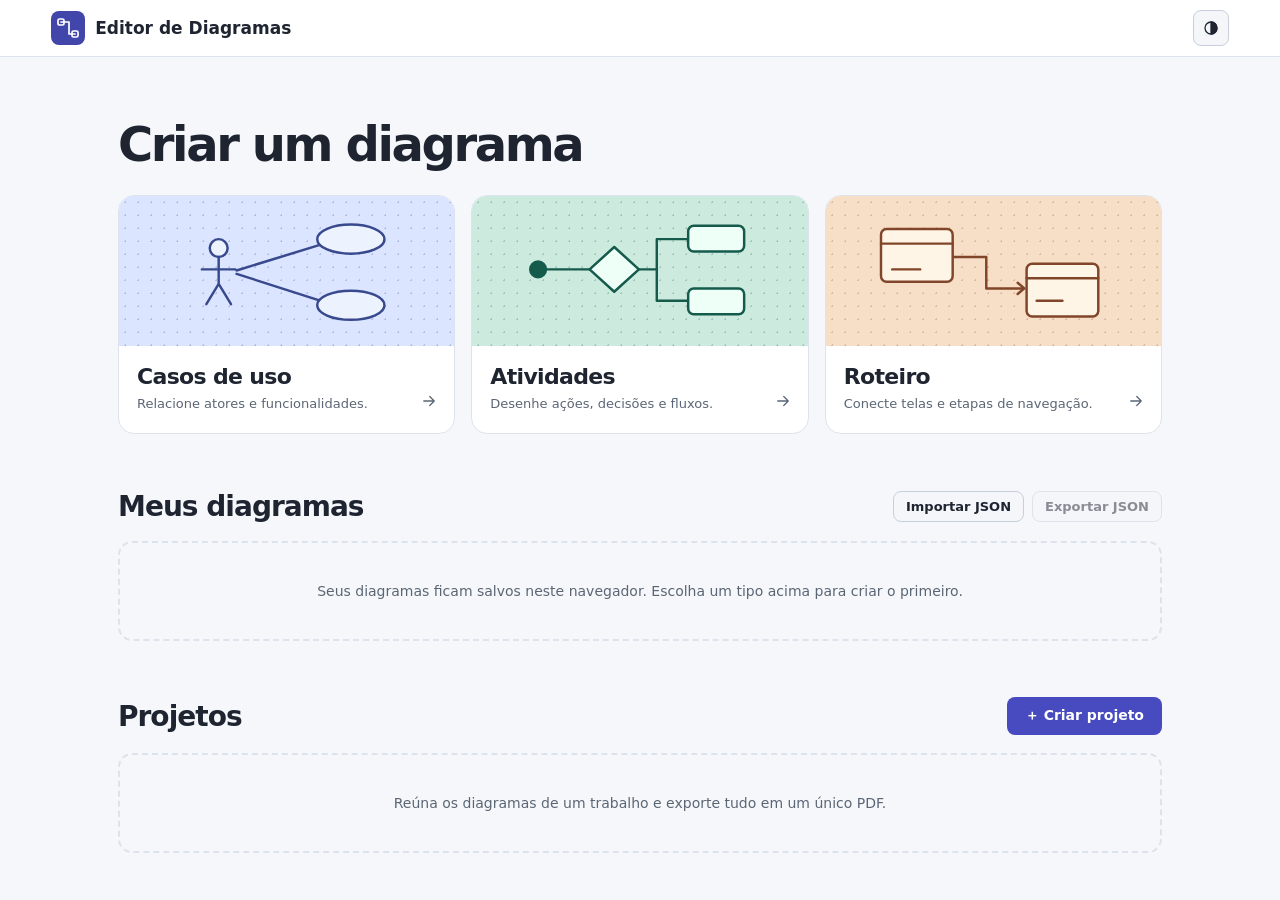
==== index.html @ 9008753a "Resolve merge com main e integra exportação DOCX (v40) - resolve conflitos com o main (PRs #42-#45: " ====
<!DOCTYPE html>
<html lang="pt-BR" data-theme="light" data-version="40">
<head>
<meta charset="UTF-8">
<meta name="viewport" content="width=device-width, initial-scale=1.0">
<title>Editor de Diagramas — Modelagem Visual</title>
<meta name="description" content="Editor de diagramas: tela inicial com seus diagramas e ferramentas para montar manualmente seus diagramas de casos de uso, atividades e roteiro.">
<link rel="stylesheet" href="style.css?v=40">
</head>
<body>

<!-- ============ Cabeçalho ============ -->
<header class="topo">
  <div class="logo"><span class="icone"><svg class="icone-ui" viewBox="0 0 24 24" aria-hidden="true" fill="none" stroke="currentColor" stroke-width="1.7" stroke-linecap="round" stroke-linejoin="round"><path d="M5 6h8v12h6"/><rect x="2" y="3" width="6" height="6" rx="1.5"/><rect x="16" y="15" width="6" height="6" rx="1.5"/></svg></span><span>Editor de Diagramas</span></div>
  <div class="topo-espaço"></div>
  <div class="topo-acoes">
    <button class="btn btn-secundario" id="btnTema" type="button" title="Alternar tema claro/escuro" aria-label="Alternar tema claro ou escuro"><svg class="icone-ui" viewBox="0 0 24 24" aria-hidden="true" fill="none" stroke="currentColor" stroke-width="1.7" stroke-linecap="round" stroke-linejoin="round"><circle cx="12" cy="12" r="8"/><path d="M12 4a8 8 0 0 1 0 16Z" fill="currentColor"/></svg></button>
  </div>
</header>

<!-- ============ Tela inicial: lista de diagramas ============ -->
<div class="tela tela-inicio ativa" id="telaInicio">
  <div class="inicio-inner">
    <section aria-labelledby="tituloCriar">
      <h1 id="tituloCriar">Criar um diagrama</h1>
      <div class="modelos">
        <button class="modelo modelo-casos" type="button" data-criar="casos">
          <span class="modelo-arte"><svg viewBox="0 0 250 110" aria-hidden="true" fill="none" stroke="currentColor" stroke-width="2.2" stroke-linecap="round" stroke-linejoin="round"><path d="M80 55 158 31M80 58l78 25"/><g class="papel"><ellipse cx="182" cy="27" rx="30" ry="13"/><ellipse cx="182" cy="86" rx="30" ry="13"/></g><circle cx="64" cy="35" r="8" class="papel"/><path d="M64 43v24m-15-13h30m-15 13L53 85m11-18 11 18"/></svg></span>
          <span class="modelo-corpo"><strong>Casos de uso</strong><span>Relacione atores e funcionalidades.</span></span>
          <span class="modelo-seta"><svg class="icone-ui" viewBox="0 0 24 24" aria-hidden="true" fill="none" stroke="currentColor" stroke-width="1.7" stroke-linecap="round" stroke-linejoin="round"><path d="M5 12h14m-6-6 6 6-6 6"/></svg></span>
        </button>
        <button class="modelo modelo-atividades" type="button" data-criar="atividades">
          <span class="modelo-arte"><svg viewBox="0 0 250 110" aria-hidden="true" fill="none" stroke="currentColor" stroke-width="2.2" stroke-linecap="round" stroke-linejoin="round"><path d="M40 54h42m40 0h18V27h27m-27 27v28h27"/><circle cx="34" cy="54" r="7" fill="currentColor"/><path class="papel" d="m102 34 22 20-22 20-22-20Z"/><g class="papel"><rect x="168" y="15" width="50" height="23" rx="5"/><rect x="168" y="71" width="50" height="23" rx="5"/></g></svg></span>
          <span class="modelo-corpo"><strong>Atividades</strong><span>Desenhe ações, decisões e fluxos.</span></span>
          <span class="modelo-seta"><svg class="icone-ui" viewBox="0 0 24 24" aria-hidden="true" fill="none" stroke="currentColor" stroke-width="1.7" stroke-linecap="round" stroke-linejoin="round"><path d="M5 12h14m-6-6 6 6-6 6"/></svg></span>
        </button>
        <button class="modelo modelo-roteiro" type="button" data-criar="roteiro">
          <span class="modelo-arte"><svg viewBox="0 0 250 110" aria-hidden="true" fill="none" stroke="currentColor" stroke-width="2.2" stroke-linecap="round" stroke-linejoin="round"><path d="M88 43h31v28h34m-6-5 6 5-6 5"/><g class="papel"><rect x="25" y="18" width="64" height="47" rx="5"/><rect x="155" y="49" width="64" height="47" rx="5"/></g><path d="M25 31h64m66 31h64m-184-8h25m104 28h23"/></svg></span>
          <span class="modelo-corpo"><strong>Roteiro</strong><span>Conecte telas e etapas de navegação.</span></span>
          <span class="modelo-seta"><svg class="icone-ui" viewBox="0 0 24 24" aria-hidden="true" fill="none" stroke="currentColor" stroke-width="1.7" stroke-linecap="round" stroke-linejoin="round"><path d="M5 12h14m-6-6 6 6-6 6"/></svg></span>
        </button>
      </div>
    </section>
    <section aria-labelledby="tituloColecao" class="colecao">
      <div class="colecao-cabeca">
        <h2 id="tituloColecao">Meus diagramas</h2>
        <div class="arquivos">
          <button class="fbtn" id="btnImportarJSON" type="button">Importar JSON</button>
          <button class="fbtn" id="btnExportarJSON" type="button" title="Exportar todos os diagramas em um arquivo JSON">Exportar JSON</button>
          <input type="file" id="arquivoJSON" accept="application/json,.json" hidden>
        </div>
      </div>
      <label class="busca" id="grupoBusca" hidden><svg class="icone-ui" viewBox="0 0 24 24" aria-hidden="true" fill="none" stroke="currentColor" stroke-width="1.7" stroke-linecap="round" stroke-linejoin="round"><circle cx="10" cy="10" r="6"/><path d="m15 15 5 5"/></svg><input id="buscaDiagramas" type="search" placeholder="Buscar diagrama pelo nome" aria-label="Buscar diagrama pelo nome"></label>
      <div class="lista-diagramas" id="listaDiagramas"></div>
      <div class="vazio" id="vazioDiagramas" role="status"></div>
    </section>
    <section aria-labelledby="tituloProjetos" class="colecao">
      <div class="colecao-cabeca">
        <h2 id="tituloProjetos">Projetos</h2>
        <button class="btn btn-primario" id="novoProjeto" type="button">＋ Criar projeto</button>
      </div>
      <div class="lista-diagramas" id="listaProjetos"></div>
      <p class="vazio" id="semProjetos">Reúna os diagramas de um trabalho e exporte tudo em um único PDF.</p>
      <p id="progressoPDF" role="status" hidden></p>
    </section>
  </div>
</div>

<!-- ============ Tela do editor ============ -->
<div class="tela" id="telaEditor">
  <div class="editor-bar">
    <button class="btn btn-secundario" id="btnVoltar" type="button" title="Voltar à tela inicial">← Diagramas</button>
    <input class="titulo" id="tituloDiagrama" title="Renomear diagrama" type="text" maxlength="80" placeholder="Nome do diagrama" aria-label="Nome do diagrama">
    <details class="menu-diagrama" id="menuDiagrama">
      <summary class="fbtn">Arquivo</summary>
      <div class="menu-acoes">
        <button id="btnExportarSVG" type="button">Exportar SVG</button>
        <button id="btnExportarPNG" type="button">Exportar PNG</button>
        <button id="btnExportarDOCX" type="button" title="Exportar o diagrama como documento Word (.docx), com a imagem do diagrama">📄 Exportar DOCX</button>
        <button id="ferrLimpar" type="button">Limpar diagrama…</button>
      </div>
    </details>
  </div>
  <div class="layout" id="layoutEditor">
    <aside id="painelBlocos" class="paleta" aria-labelledby="paletaTitulo">
      <h2 class="paleta-titulo" id="paletaTitulo">Blocos</h2>
      <div class="paleta-lista" id="paletaLista"></div>
      <details class="paleta-acoes">
        <summary>Como usar o editor</summary>
        <p>Clique em um bloco para inseri-lo no centro ou arraste-o até a posição desejada.</p>
        <p>Use <kbd>T</kbd> para selecionar e mover. Segure Shift para selecionar vários blocos. Um duplo clique abre o texto do bloco.</p>
        <p>Arraste o quadrado no canto inferior direito do bloco para mudar seu tamanho. Para os pontos de início e fim, você também pode digitar o diâmetro. Ao editar o texto, Shift+Enter insere uma quebra de linha.</p>
        <p>Selecione uma seta e arraste as pontas para reconectar ou os pontos do meio para curvar.</p>
        <p>Ctrl+C copia a seleção, Ctrl+V cola e Ctrl+D duplica. Ctrl+A seleciona todos os blocos. Uma seta copiada sozinha inclui os dois blocos ligados a ela.</p>
        <p>Ctrl+Z desfaz. Ctrl+Shift+Z ou Ctrl+Y refaz. No Mac, use ⌘ no lugar de Ctrl.</p>
        <p>Use <kbd>C</kbd> para conectar. Clique primeiro na origem e depois no destino.</p>
      </details>
    </aside>
    <main class="editor-area">
      <div class="ferramentas">
        <button class="fbtn alternar-paleta" id="alternarPaleta" aria-controls="painelBlocos" aria-expanded="true" type="button"><svg class="icone-ui" viewBox="0 0 24 24" aria-hidden="true" fill="none" stroke="currentColor" stroke-width="1.7" stroke-linecap="round" stroke-linejoin="round"><rect x="3" y="4" width="18" height="16" rx="2"/><path d="M9 4v16"/></svg> Blocos</button>
        <div class="ferr-grupo" role="group" aria-label="Modo de edição">
          <button class="fbtn ativo" id="ferrSelecionar" type="button" title="Selecionar e mover (T)" aria-pressed="true"><svg class="icone-ui" viewBox="0 0 24 24" aria-hidden="true" fill="none" stroke="currentColor" stroke-width="1.7" stroke-linecap="round" stroke-linejoin="round"><path d="m5 3 14 10-7 1-4 6Z"/></svg> Selecionar</button>
          <button class="fbtn" id="ferrConectar" type="button" title="Conectar blocos (C)" aria-pressed="false"><svg class="icone-ui" viewBox="0 0 24 24" aria-hidden="true" fill="none" stroke="currentColor" stroke-width="1.7" stroke-linecap="round" stroke-linejoin="round"><circle cx="5" cy="17" r="2.5"/><circle cx="19" cy="6" r="2.5"/><path d="M7.5 17h3v-6h4V6h2"/></svg> Conectar</button>
        </div>
        <label id="opcoesConexao" hidden>Tipo de conexão
          <select id="grupoConexoes"></select>
        </label>
        <div class="ferr-grupo zoom" role="group" aria-label="Zoom">
          <button class="fbtn" id="zoomOut" type="button" aria-label="Afastar">−</button>
          <button class="fbtn" id="zoomReset" type="button" title="Restaurar zoom de 100%" aria-label="Restaurar zoom de 100%"><span id="zoomContador">100%</span></button>
          <button class="fbtn" id="zoomIn" type="button" aria-label="Aproximar">+</button>
        </div>
      </div>
      <div class="canvas-wrap" id="canvasWrap">
        <svg tabindex="-1" id="canvas" xmlns="http://www.w3.org/2000/svg" role="application" aria-label="Área de desenho do diagrama">
          <defs>
            <pattern id="gradePadrao" width="24" height="24" patternUnits="userSpaceOnUse">
              <circle cx="2" cy="2" r="1.1" fill="var(--borda)" opacity=".55"/>
            </pattern>
            <marker id="setaMarker" viewBox="0 0 10 10" refX="9" refY="5" markerWidth="8" markerHeight="8" orient="auto-start-reverse">
              <path class="seta-marca" d="M0,1 L10,5 L0,9 Z"/>
            </marker>
            <marker id="setaMarkerSel" viewBox="0 0 10 10" refX="9" refY="5" markerWidth="8" markerHeight="8" orient="auto-start-reverse">
              <path class="seta-marca-sel" d="M0,1 L10,5 L0,9 Z"/>
            </marker>
          </defs>
          <rect id="gradePlano" x="-5000" y="-5000" width="11000" height="11000" fill="url(#gradePadrao)" pointer-events="none"/>
          <g id="camadaSetasFundo"></g>
          <g id="camadaConexoes"></g>
          <g id="camadaRotulos"></g>
          <g id="camadaNos"></g>
          <g id="alcasLinha"></g>
        </svg>
        <div class="dica-canvas" id="dicaCanvas">Escolha um bloco na paleta para começar.</div>
      </div>
      <div class="selecao" id="acoesSelecao" role="group" aria-label="Seleção" hidden>
        <span id="infoSelecionado"></span>
        <div class="grupo-nome-ator" id="grupoNomeAtor" style="display:none">
          <label for="campoNomeAtor">Nome do ator</label>
          <input id="campoNomeAtor" type="text" maxlength="80" placeholder="Ex.: Cliente">
        </div>
        <div id="camposTamanho" role="group" aria-label="Tamanho do bloco" hidden>
          <label hidden>Diâmetro <input type="number" name="diametro" min="40" max="5000" step="1"></label>
          <label>Largura <input type="number" name="w" min="56" max="5000" step="1"></label>
          <label>Altura <input type="number" name="h" min="40" max="5000" step="1"></label>
        </div>
        <label id="grupoCondicao" hidden>Condição da saída
          <input id="campoCondicao" type="text" placeholder="Ex.: Sim ou Não" autocomplete="off">
        </label>
        <label id="tipoLinhaGrupo" hidden>Tipo da linha <select id="tipoLinha"></select></label>
        <button class="fbtn" id="endireitarLinha" type="button" hidden>Endireitar linha</button>
        <button class="fbtn" id="btnEditarTexto" type="button">Editar texto</button>
        <button class="fbtn perigo" id="ferrExcluir" type="button" title="Excluir seleção (Delete)">Excluir</button>
      </div>
    </main>
  </div>
</div>

<!-- ============ Modal: novo diagrama ============ -->
<dialog class="modal-fundo" id="modalFundo" aria-labelledby="modalTitulo">
  <div class="modal">
    <div class="modal-cabecalho">
      <h3 id="modalTitulo">Novo diagrama</h3>
      <button class="fbtn" id="modalFechar" type="button" title="Fechar">✕</button>
    </div>
    <div class="modal-corpo">
      <label for="modalNome">Nome do diagrama</label>
      <input id="modalNome" type="text" required maxlength="80" placeholder="Ex.: Cadastro de Usuário">
      <label for="modalTipo">Tipo de diagrama</label>
      <select id="modalTipo">
        <option value="casos">Diagrama de Casos de Uso</option>
        <option value="atividades">Diagrama de Atividades</option>
        <option value="roteiro">Diagrama de Roteiro</option>
      </select>
    </div>
    <div class="modal-rodape">
      <button class="btn btn-secundario" id="modalCancelar" type="button">Cancelar</button>
      <button class="btn btn-primario" id="modalConfirmar" type="button">Criar diagrama</button>
    </div>
  </div>
</dialog>

<dialog class="modal-fundo" id="dialogoProjeto" aria-labelledby="tituloProjeto">
  <form id="formProjeto" class="modal">
    <div class="modal-cabecalho"><h3 id="tituloProjeto">Criar projeto</h3></div>
    <div class="modal-corpo">
      <label for="nomeProjeto">Nome do projeto</label>
      <input id="nomeProjeto" maxlength="100" required placeholder="Ex.: Sistema de biblioteca">
      <label for="adicionarAoProjeto">Adicionar diagrama</label>
      <div class="incluir-diagrama">
        <select id="adicionarAoProjeto"></select>
        <button id="incluirDiagrama" class="fbtn" type="button">Adicionar</button>
      </div>
      <h4>Ordem das páginas</h4>
      <ol id="paginasProjeto"></ol>
      <p id="projetoVazio">Você pode salvar o projeto vazio e adicionar os diagramas depois.</p>
    </div>
    <div class="modal-rodape">
      <button id="cancelarProjeto" type="button" class="btn btn-secundario">Cancelar</button>
      <button type="submit" class="btn btn-primario">Salvar projeto</button>
    </div>
  </form>
</dialog>
<div role="status" class="toast" id="toast"></div>

<script src="projetos.js?v=35"></script>
<script src="script.js?v=40"></script>
</body>
</html>
---- style.css ----
:root{
  --bg:#f6f7fb;
  --bg-2:#f7f9fc;
  --panel:#ffffff;
  --panel-2:#f4f6fa;
  --texto:#1e2430;
  --texto-2:#5b6675;
  --borda:#dde3ec;
  --borda-2:#c7cfdc;
  --primario:#484bc0;
  --primario-2:#393aa5;
  --primario-claro:#ebebff;
  --sucesso:#158a5b;
  --sucesso-claro:#e2f5ec;
  --erro:#d33a3a;
  --erro-claro:#fbe7e7;
  --aviso:#a86a00;
  --aviso-claro:#fdf1dd;
  --sombra:0 2px 10px rgba(24,33,61,.10);
  --sombra-lg:0 10px 30px rgba(24,33,61,.16);
  --raio:10px;
}
html[data-theme="dark"]{
  --bg:#141821;
  --bg-2:#181d27;
  --panel:#1d232e;
  --panel-2:#232a37;
  --texto:#e9edf4;
  --texto-2:#a3adc0;
  --borda:#313a4a;
  --borda-2:#3d4859;
  --primario:#7d93ff;
  --primario-2:#687fff;
  --primario-claro:#262f52;
  --sucesso:#3ec98d;
  --sucesso-claro:#16322a;
  --erro:#ff8080;
  --erro-claro:#3a1f22;
  --aviso:#f0b544;
  --aviso-claro:#382c12;
  --sombra:0 2px 10px rgba(0,0,0,.35);
  --sombra-lg:0 10px 30px rgba(0,0,0,.5);
}
*{margin:0;padding:0;box-sizing:border-box}
html,body{height:100%}
body{
  font-family:"Segoe UI",system-ui,-apple-system,Roboto,Helvetica,Arial,sans-serif;
  background:var(--bg);color:var(--texto);
  display:flex;flex-direction:column;overflow:hidden;
}
/* ---------- Cabeçalho ---------- */
.topo{
  display:flex;align-items:center;gap:12px;flex-wrap:wrap;
  padding:10px clamp(16px,4vw,64px);background:var(--panel);border-bottom:1px solid var(--borda);z-index:30;
}
.logo{display:flex;align-items:center;gap:10px;font-weight:700;font-size:17px;white-space:nowrap}
.logo .icone{
  width:34px;height:34px;border-radius:8px;display:grid;place-items:center;
  background:#4245a9;color:#fff;font-size:18px;
}
.topo-espaço{flex:1}
.topo-acoes{display:flex;gap:8px;flex-wrap:wrap}
/* ---------- Telas ---------- */
.tela{display:none;flex:1;min-height:0;flex-direction:column}
.tela.ativa{display:flex}
/* ---------- Tela inicial ---------- */
.tela-inicio{overflow-y:auto;align-items:center;background:var(--bg)}
.inicio-inner{width:min(1140px,100%);padding:clamp(24px,5vw,62px) clamp(16px,4vw,48px) 60px}
.inicio-inner h1{font-size:clamp(28px,4.3vw,48px);line-height:1.08;letter-spacing:-.05em;margin:0 0 24px}
.modelos{display:grid;grid-template-columns:repeat(3,minmax(0,1fr));gap:16px}
.modelo{
  --tinta:#38498e;--folha:#edf2ff;--campo:#dbe5ff;
  position:relative;overflow:hidden;display:flex;flex-direction:column;align-items:stretch;
  font:inherit;text-align:left;color:var(--texto);background:var(--panel);
  border:1px solid var(--borda);border-radius:16px;cursor:pointer;
  transition:transform .16s ease,box-shadow .16s ease
}
.modelo-atividades{--tinta:#145b4c;--folha:#edfff6;--campo:#cdeade}
.modelo-roteiro{--tinta:#814629;--folha:#fff5e7;--campo:#f6dfc6}
.modelo-arte{
  display:grid;place-items:center;height:clamp(110px,13vw,150px);color:var(--tinta);
  background-color:var(--campo);background-image:radial-gradient(color-mix(in srgb,var(--tinta) 24%,transparent) 1px,transparent 1px);background-size:13px 13px
}
.modelo-arte svg{width:min(87%,280px);height:90%}
.modelo-arte .papel{fill:var(--folha)}
.modelo-corpo{display:grid;gap:5px;padding:18px 44px 20px 18px}
.modelo-corpo strong{font-size:clamp(17px,2.2vw,22px);letter-spacing:-.03em}
.modelo-corpo>span{font-size:13px;line-height:1.5;color:var(--texto-2)}
.modelo-seta{position:absolute;right:16px;bottom:23px;color:var(--texto-2)}
.modelo:hover{transform:translateY(-3px);box-shadow:var(--sombra-lg)}
.colecao{margin-top:clamp(32px,5vw,56px)}
.colecao-cabeca{display:flex;align-items:center;justify-content:space-between;flex-wrap:wrap;gap:12px;margin-bottom:18px}
.colecao h2{font-size:clamp(20px,3vw,28px);letter-spacing:-.035em}
.arquivos,.busca{display:flex;align-items:center;gap:8px}
.busca{width:min(100%,360px);margin-bottom:16px;padding:0 12px;background:var(--panel);border:1px solid var(--borda-2);border-radius:9px;color:var(--texto-2)}
.busca:focus-within{outline:2px solid var(--primario)}
.busca input{height:40px;width:100%;border:0;outline:0;font:inherit;font-size:14px;background:transparent;color:var(--texto)}
.icone-ui{width:18px;height:18px;flex:none;vertical-align:middle}
.logo .icone-ui{width:24px;height:24px}
#btnTema{padding:8px}
button:focus-visible,summary:focus-visible{outline:3px solid var(--primario);outline-offset:2px}
button:disabled{opacity:.5;cursor:default}
[hidden]{display:none!important}
.btn{
  border:none;border-radius:8px;padding:10px 18px;font-size:14px;font-weight:600;cursor:pointer;
  transition:all .15s ease;font-family:inherit;display:flex;align-items:center;gap:6px;
}
.btn-primario{background:var(--primario);color:#fff}
.btn-primario:hover{background:var(--primario-2)}
.btn-secundario{background:var(--panel-2);color:var(--texto);border:1px solid var(--borda-2)}
.btn-secundario:hover{border-color:var(--primario);color:var(--primario)}
.btn-perigo{background:var(--erro-claro);color:var(--erro);border:1px solid var(--erro)}
.btn-perigo:hover{background:var(--erro);color:#fff}
.lista-diagramas{display:grid;gap:14px;grid-template-columns:repeat(auto-fill,minmax(260px,1fr))}
.card-diag{
  background:var(--panel);border:1px solid var(--borda);border-radius:14px;
  padding:18px;box-shadow:var(--sombra);display:flex;flex-direction:column;gap:10px;
  transition:all .18s ease;
}
.card-diag:hover{transform:translateY(-2px);box-shadow:var(--sombra-lg);border-color:var(--primario)}
.card-diag .cabeca{display:flex;flex-direction:column-reverse;align-items:flex-start;gap:12px}
.card-diag h3{font-size:15.5px;word-break:break-word}
.pill{background:var(--primario-claro);color:var(--primario);border-radius:20px;padding:3px 10px;font-weight:600;font-size:11.5px;white-space:nowrap}
.card-diag .meta{font-size:12px;color:var(--texto-2)}
.card-diag .acoes{display:flex;gap:8px;margin-top:auto}
.card-diag .acoes .btn{flex:1;justify-content:center;padding:8px 10px;font-size:13px}
.vazio{
  text-align:center;color:var(--texto-2);font-size:14px;padding:40px 20px;
  border:2px dashed var(--borda);border-radius:14px;
}
/* ---------- Tela do editor ---------- */
.editor-bar{
  display:flex;align-items:center;gap:12px;flex-wrap:wrap;
  padding:10px 16px;background:var(--panel);border-bottom:1px solid var(--borda);
}
.editor-bar input.titulo{
  border:1px solid var(--borda-2);border-radius:8px;padding:7px 10px;font-size:15px;font-weight:600;
  background:var(--panel-2);color:var(--texto);min-width:200px;flex:1;font-family:inherit;
}
.editor-bar input.titulo:focus{outline:2px solid var(--primario);outline-offset:1px}
.grupo-nome-ator{display:flex;align-items:center;gap:8px;flex-wrap:wrap}
.grupo-nome-ator label{font-size:13px;font-weight:600;color:var(--texto-2);white-space:nowrap}
.grupo-nome-ator input{
  border:1px solid var(--borda-2);border-radius:8px;padding:6px 10px;font-size:14px;
  background:var(--panel-2);color:var(--texto);min-width:170px;font-family:inherit;
}
.grupo-nome-ator input:focus{outline:2px solid var(--primario);outline-offset:1px}
#camposTamanho:not([hidden]){display:flex;gap:10px;align-items:center;flex-wrap:wrap}
#camposTamanho label{font-size:13px;color:var(--texto-2)}
#camposTamanho input{width:5em;padding:4px;border:1px solid var(--borda-2);border-radius:6px;background:var(--panel);color:var(--texto);font:inherit}
.alca-tamanho{fill:var(--panel);stroke:var(--primario);stroke-width:2;cursor:nwse-resize}
.layout{display:grid;grid-template-columns:236px 1fr;flex:1;min-height:0}
/* ---------- Paleta ---------- */
.paleta{
  background:var(--panel);border-right:1px solid var(--borda);
  display:flex;flex-direction:column;min-height:0;
}
.paleta-titulo{padding:14px 14px 6px;font-size:13px;font-weight:700;color:var(--texto-2);text-transform:uppercase;letter-spacing:.06em}
.paleta-lista{flex:1;overflow-y:auto;padding:4px 12px 16px;display:grid;grid-template-columns:1fr 1fr;gap:8px;align-content:start}
.item-bloco{
  border:1px solid var(--borda);border-radius:var(--raio);background:var(--panel-2);
  padding:10px 8px 8px;cursor:grab;text-align:center;user-select:none;
  transition:all .15s ease;display:flex;flex-direction:column;align-items:center;gap:6px;
}
.item-bloco:hover{border-color:var(--primario);box-shadow:var(--sombra);transform:translateY(-1px)}
.item-bloco:active{cursor:grabbing}
.item-bloco .mini{width:44px;height:36px;display:grid;place-items:center}
.item-bloco .label{font-size:11px;font-weight:600;color:var(--texto);line-height:1.2}
.paleta-acoes{padding:10px 12px;border-top:1px solid var(--borda);font-size:11.5px;color:var(--texto-2);line-height:1.45}
/* ---------- Canvas ---------- */
.editor-area{display:flex;flex-direction:column;min-height:0;min-width:0}
.ferramentas{
  display:flex;align-items:center;gap:8px;flex-wrap:wrap;
  padding:8px 12px;background:var(--panel);border-bottom:1px solid var(--borda);
}
.ferr-grupo{display:flex;align-items:center;gap:6px;flex-wrap:wrap}
.fbtn{
  border:1px solid var(--borda-2);background:var(--panel-2);color:var(--texto);
  border-radius:8px;padding:7px 12px;font-size:13px;font-weight:600;cursor:pointer;
  transition:all .15s ease;white-space:nowrap;font-family:inherit;
}
.fbtn:hover{border-color:var(--primario);color:var(--primario)}
.fbtn.ativo{background:var(--primario);border-color:var(--primario);color:#fff}
.fbtn.perigo:hover{border-color:var(--erro);color:var(--erro)}
.canvas-wrap{position:relative;flex:1;min-height:0;overflow:hidden;background:var(--bg)}
#canvas{width:100%;height:100%;display:block;cursor:default;touch-action:none}
#canvas.ferramenta-conectar{cursor:crosshair}
#canvas.arrastando-bg{cursor:grabbing}
.dica-canvas{
  position:absolute;top:45%;left:50%;transform:translate(-50%,-50%);text-align:center;width:max-content;max-width:88%;
  background:var(--panel);border:1px solid var(--borda);color:var(--texto-2);
  padding:6px 14px;border-radius:20px;font-size:12.5px;box-shadow:var(--sombra);pointer-events:none;
}
.dica-canvas.escondida{display:none}
/* campo de edição inline de texto do bloco, posicionado sobre a caixa */
.editor-inline{
  position:absolute;z-index:20;
  background:var(--panel);border:2px solid var(--primario);border-radius:6px;
  color:var(--texto);font-size:14px;font-weight:600;font-family:inherit;
  padding:4px 8px;outline:none;box-shadow:var(--sombra);
  min-width:120px;text-align:center;
}
textarea.editor-inline{resize:none;min-width:0;box-sizing:border-box}
.editor-inline.comecando{outline:2px dashed var(--primario);outline-offset:2px}
/* ---------- Modal ---------- */
.modal-fundo{margin:auto;padding:0;border:0;border-radius:14px;max-width:calc(100% - 32px);width:480px;background:var(--panel);color:var(--texto);box-shadow:var(--sombra-lg)}
.modal-fundo::backdrop{background:rgba(15,20,35,.55);backdrop-filter:blur(2px)}
.modal{background:var(--panel);border-radius:14px;box-shadow:var(--sombra-lg);width:min(520px,100%);max-height:85vh;overflow-y:auto;animation:pop .2s ease}
@keyframes pop{from{transform:scale(.96);opacity:0}to{transform:scale(1);opacity:1}}
.modal-cabecalho{padding:16px 20px;border-bottom:1px solid var(--borda);display:flex;justify-content:space-between;align-items:center}
.modal-cabecalho h3{font-size:16px}
.modal-corpo{padding:20px}
.modal-corpo label{display:block;font-size:13px;font-weight:600;color:var(--texto-2);margin-bottom:6px;margin-top:12px}
.modal-corpo label:first-child{margin-top:0}
.modal-corpo input,.modal-corpo select{
  width:100%;border:1px solid var(--borda-2);border-radius:8px;padding:9px 10px;
  font-size:14px;font-family:inherit;background:var(--panel-2);color:var(--texto);
}
.modal-corpo input:focus,.modal-corpo select:focus{outline:2px solid var(--primario);outline-offset:1px}
.modal-rodape{padding:14px 20px;border-top:1px solid var(--borda);display:flex;gap:10px;justify-content:flex-end}
/* ---------- Toast ---------- */
.toast{
  position:fixed;bottom:24px;left:50%;transform:translateX(-50%) translateY(20px);
  background:var(--panel);border:1px solid var(--borda);border-left:4px solid var(--primario);
  color:var(--texto);padding:12px 20px;border-radius:10px;box-shadow:var(--sombra-lg);
  font-size:14px;opacity:0;pointer-events:none;transition:all .25s ease;z-index:200;
}
.toast.show{opacity:1;transform:translateX(-50%) translateY(0)}
.toast.sucesso{border-left-color:var(--sucesso)}
.toast.erro{border-left-color:var(--erro)}
/* ---------- SVG elementos ---------- */
.no-grp{cursor:move}
/* cores das formas por classe (CSS resolve variáveis; atributos SVG não resolvem var()) */
.forma-pre{stroke:var(--borda-2);stroke-width:2}
.forma-oval,.forma-alvo-ext,.forma-barra{fill:var(--primario)}
.forma-oval + .no-texto{fill:var(--panel)}
.forma-alvo-int{fill:var(--panel);stroke:var(--primario)}
.forma-decisao,.forma-ret,.forma-ret-vaz,.forma-elipse,.forma-limite,.forma-nota{fill:var(--panel)}
.forma-ator{fill:none;stroke:var(--texto-2)}
/* área de clique transparente: cobre todo o box do bloco e recebe o ponteiro */
.hit-no{fill:transparent;pointer-events:all}
.no-grp:hover .area-ator,.no-grp.selecionado .area-ator,.no-grp.origem .area-ator{
  stroke:var(--primario);stroke-width:1;stroke-dasharray:4 4
}
.no-grp.selecionado .forma-pre{stroke:var(--primario);stroke-width:2.6}
.no-grp.origem .forma-pre{stroke:var(--aviso);stroke-width:2.8}
.no-grp:hover .forma-pre{stroke:var(--primario-2)}
.no-texto{font-family:"Segoe UI",system-ui,sans-serif;fill:var(--texto);user-select:none;pointer-events:none}
.conector{fill:none;stroke:var(--texto-2);stroke-width:1.8;cursor:pointer}
.conector:hover{stroke:var(--primario);stroke-width:2.4}
.conector.selecionado{stroke:var(--primario);stroke-width:2.6}
/* área de clique ampla da seta (linha fina é difícil de clicar) */
.conector-hit{fill:none;stroke:transparent;stroke-width:10;pointer-events:stroke;cursor:pointer}
/* caixas de rótulo das conexões (cores via classe, não atributo) */
.conector-caixa{fill:var(--panel);stroke:var(--borda)}
.conector-marca{font-size:11.5px;font-weight:700;fill:var(--texto-2);pointer-events:none;font-family:inherit}
.conector-marca.include{fill:var(--sucesso)}
.conector-marca.extend{fill:var(--aviso)}
.ancora{fill:var(--primario);stroke:var(--panel);stroke-width:2;cursor:crosshair;opacity:0;transition:opacity .1s ease}
.seta-marca{fill:var(--texto-2)}
.seta-marca-sel{fill:var(--primario)}
/* cabeça (ponta) da seta: triângulo SÓLIDO (não vazada), desenhado na camada de
   fundo — abaixo das linhas, para as linhas que cruzam por ela ficarem visíveis */
.seta-cabeca{fill:var(--texto-2);pointer-events:none}
.seta-cabeca.selecionada{fill:var(--primario)}
/* texto pequeno indicando a linha da conexão vazada (include/extend) */
.conector-marca-pequena{font-size:8.5px;font-weight:700;fill:var(--texto-2);pointer-events:none;font-family:inherit}
.conector-marca-pequena.include{fill:var(--sucesso)}
.conector-marca-pequena.extend{fill:var(--aviso)}
.no-grp.selecionado .ancora,.no-grp:hover .ancora{opacity:1}
/* ---------- Responsivo ---------- */
@media (max-width:860px){
  .layout{grid-template-columns:minmax(0,1fr);grid-template-rows:auto 1fr}
  .paleta{border-right:none;border-bottom:1px solid var(--borda)}
  .topo{padding:8px 10px;gap:8px}
  .logo span:not(.icone){font-size:15px}
}

/* Comandos do diagrama, ferramentas e seleção */
.editor-bar input.titulo{min-width:0}
.menu-diagrama{position:relative}
.menu-diagrama summary,.paleta-acoes summary{cursor:pointer}
.menu-acoes{
  position:absolute;z-index:25;top:calc(100% + 5px);right:0;min-width:170px;
  padding:4px;border:1px solid var(--borda);border-radius:8px;background:var(--panel);box-shadow:var(--sombra-lg)
}
.menu-acoes button{
  display:block;width:100%;padding:9px 12px;text-align:left;border:0;background:transparent;
  font:inherit;font-size:13px;color:var(--texto);cursor:pointer
}
.menu-acoes button:hover,.menu-acoes button:focus-visible{background:var(--panel-2)}
#ferrLimpar{color:var(--erro);border-top:1px solid var(--borda)}
.zoom{margin-left:auto;gap:2px;flex-wrap:nowrap}
.zoom .fbtn{padding:6px 9px}
#opcoesConexao,.selecao{font-size:12px;color:var(--texto-2)}
#grupoConexoes{font:inherit;color:var(--texto);background:var(--panel-2);border:1px solid var(--borda-2);border-radius:6px;padding:5px}
.selecao{display:flex;align-items:center;flex-wrap:wrap;gap:8px;padding:8px 12px;background:var(--panel);border-top:1px solid var(--borda)}
.selecao[hidden]{display:none}
#infoSelecionado{margin-right:auto}
.item-bloco{font-family:inherit}
.paleta-acoes p{margin-top:6px}
@media(max-width:860px){
  .paleta-titulo{padding:6px 12px}
  .paleta-lista{display:flex;overflow-x:auto;padding:2px 12px 6px;gap:5px}
  .item-bloco{flex:0 0 96px;padding:4px}
  .item-bloco svg{height:24px}
  .paleta-acoes{padding:4px 12px;max-height:18vh;overflow:auto}
  .editor-bar,.ferramentas,.selecao{padding:6px 8px;gap:5px}
  .editor-bar .btn,.ferramentas .fbtn{padding:6px 8px}
  .grupo-nome-ator input{min-width:0;width:10em}
  #opcoesConexao{order:1;width:100%}
}

#alcasLinha circle{fill:var(--panel);stroke:var(--primario);stroke-width:2;cursor:grab;touch-action:none}
#alcasLinha circle[data-acao="inserir"]{fill:var(--primario);stroke:var(--panel)}
#alcasLinha circle:active{cursor:grabbing}
#tipoLinha{font:inherit;padding:4px;color:var(--texto);background:var(--panel);border:1px solid var(--borda);border-radius:6px}


/* Espaço de desenho */
.layout.sem-paleta{grid-template-columns:minmax(0,1fr);grid-template-rows:minmax(0,1fr)}
.alternar-paleta[aria-expanded="true"]{background:var(--primario-claro);border-color:var(--borda);color:var(--primario)}
#ferrSelecionar .icone-ui,#ferrConectar .icone-ui{width:16px;height:16px}
.ferramentas .icone-ui{vertical-align:-3px}
.paleta-titulo{letter-spacing:0;text-transform:none;font-size:15px;color:var(--texto)}
.item-bloco{background:var(--panel);border-radius:10px}
.item-bloco:focus-visible{outline-offset:-3px}
.editor-bar input.titulo{background:transparent;border-color:transparent}
.editor-bar input.titulo:hover,.editor-bar input.titulo:focus{border-color:var(--borda-2);background:var(--panel-2)}
html[data-theme="dark"]{color-scheme:dark}
html[data-theme="dark"] .btn-primario,html[data-theme="dark"] .fbtn.ativo{color:#101526}
html[data-theme="dark"] .modelo-casos{--tinta:#bacaff;--folha:#303e63;--campo:#24314d}
html[data-theme="dark"] .modelo-atividades{--tinta:#afe3cd;--folha:#274b40;--campo:#213d35}
html[data-theme="dark"] .modelo-roteiro{--tinta:#f1d0ae;--folha:#583e32;--campo:#402e27}
@media(max-width:680px){
  .modelos{grid-template-columns:1fr;gap:9px}
  .modelo{flex-direction:row;align-items:center;border-radius:12px}
  .modelo-arte{width:26%;max-width:120px;height:84px;flex:none}
  .modelo-arte svg{width:100%}
  .modelo-corpo{padding:10px 34px 10px 14px;gap:2px}
  .modelo-seta{right:10px;bottom:50%;transform:translateY(50%)}
  .colecao-cabeca{align-items:flex-start}
  .lista-diagramas{grid-template-columns:minmax(0,1fr)}
  .ferramentas{row-gap:6px}
  .ferramentas .icone-ui{display:none}
}
@media(prefers-reduced-motion:reduce){
  *,*::before,*::after{animation-duration:.01ms!important;transition-duration:.01ms!important}
}

/* Organização das páginas do projeto */
.incluir-diagrama{display:flex;align-items:center;gap:8px}
.incluir-diagrama select{min-width:0}
#formProjeto h4{margin:20px 0 8px;font-size:14px}
#paginasProjeto{padding-left:2em}
#paginasProjeto li{padding:8px 0;border-bottom:1px solid var(--borda)}
.pagina-linha{display:flex;align-items:center;gap:4px}
.pagina-linha span{flex:1;overflow-wrap:anywhere;min-width:0}
.pagina-linha button{padding:5px 8px}
#projetoVazio,#progressoPDF{font-size:13px;color:var(--texto-2);line-height:1.5}
#progressoPDF{margin-top:12px}
#telaEditor.preparando-pdf{position:fixed;display:flex;left:-12000px;top:0;width:1100px;height:800px;visibility:hidden;pointer-events:none}

#campoCondicao{font:inherit;padding:6px 9px;color:var(--texto);background:var(--panel);border:1px solid var(--borda-2);border-radius:6px;width:min(15em,65vw)}
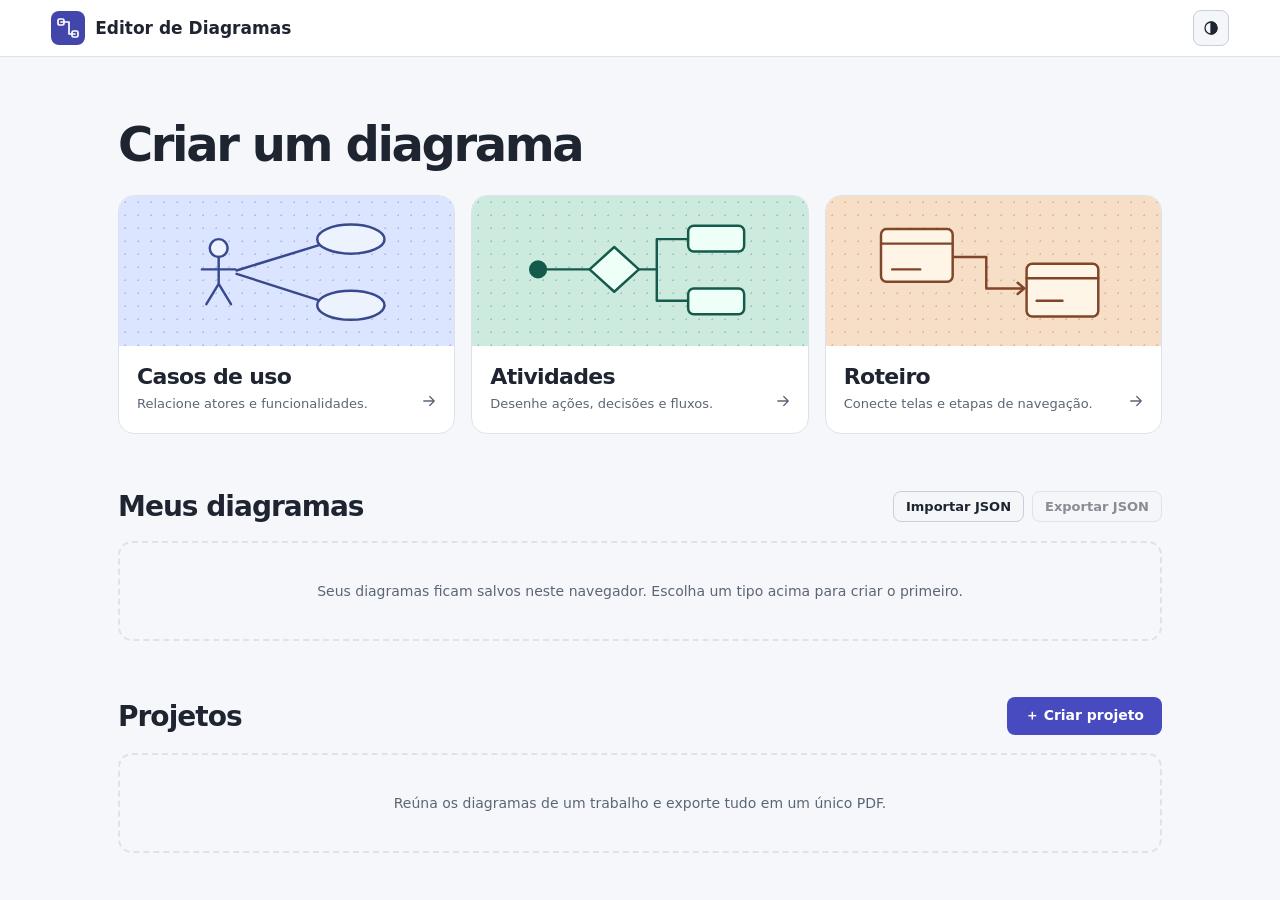
==== commit 239c124b: "Corrige exportação de PDF dos projetos: ignora seleção do editor - O render(d,true) para PDF aplicav" ====
--- a/index.html
+++ b/index.html
@@ -1,11 +1,11 @@
 <!DOCTYPE html>
-<html lang="pt-BR" data-theme="light" data-version="40">
+<html lang="pt-BR" data-theme="light" data-version="41">
 <head>
 <meta charset="UTF-8">
 <meta name="viewport" content="width=device-width, initial-scale=1.0">
 <title>Editor de Diagramas — Modelagem Visual</title>
 <meta name="description" content="Editor de diagramas: tela inicial com seus diagramas e ferramentas para montar manualmente seus diagramas de casos de uso, atividades e roteiro.">
-<link rel="stylesheet" href="style.css?v=40">
+<link rel="stylesheet" href="style.css?v=41">
 </head>
 <body>
 
@@ -205,6 +205,6 @@
 <div role="status" class="toast" id="toast"></div>
 
 <script src="projetos.js?v=35"></script>
-<script src="script.js?v=40"></script>
+<script src="script.js?v=41"></script>
 </body>
 </html>
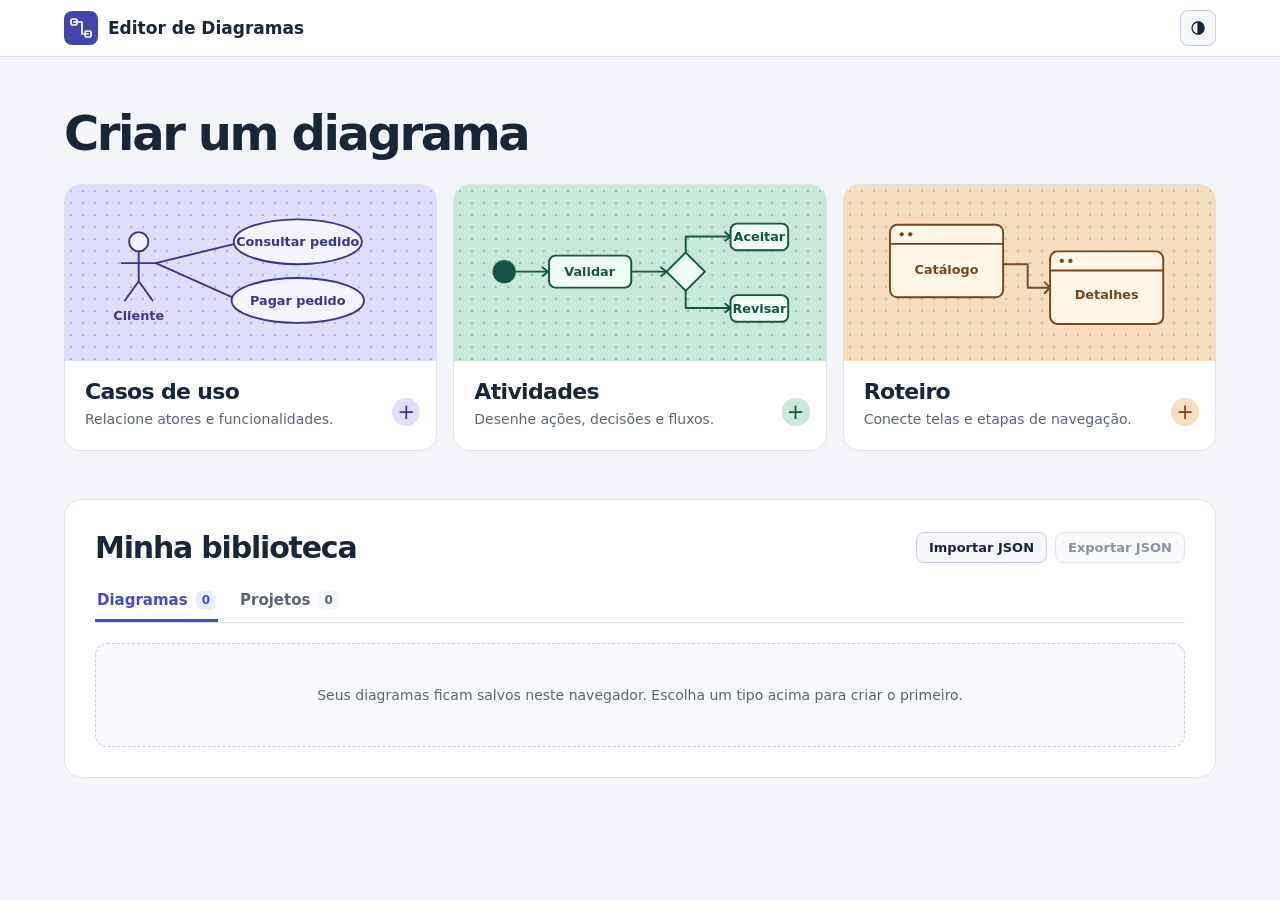
==== commit bc05c089: "Apresenta os modelos ilustrados, as abas da biblioteca e o cabeçalho integrado" ====
--- a/index.html
+++ b/index.html
@@ -1,17 +1,30 @@
 <!DOCTYPE html>
-<html lang="pt-BR" data-theme="light" data-version="41">
+<html lang="pt-BR" data-theme="light" data-version="42">
 <head>
 <meta charset="UTF-8">
 <meta name="viewport" content="width=device-width, initial-scale=1.0">
 <title>Editor de Diagramas — Modelagem Visual</title>
 <meta name="description" content="Editor de diagramas: tela inicial com seus diagramas e ferramentas para montar manualmente seus diagramas de casos de uso, atividades e roteiro.">
-<link rel="stylesheet" href="style.css?v=41">
+<link rel="stylesheet" href="style.css?v=42">
 </head>
 <body>
 
 <!-- ============ Cabeçalho ============ -->
 <header class="topo">
   <div class="logo"><span class="icone"><svg class="icone-ui" viewBox="0 0 24 24" aria-hidden="true" fill="none" stroke="currentColor" stroke-width="1.7" stroke-linecap="round" stroke-linejoin="round"><path d="M5 6h8v12h6"/><rect x="2" y="3" width="6" height="6" rx="1.5"/><rect x="16" y="15" width="6" height="6" rx="1.5"/></svg></span><span>Editor de Diagramas</span></div>
+  <div class="editor-bar">
+    <button class="btn btn-secundario" aria-label="Voltar à biblioteca" id="btnVoltar" type="button" title="Voltar à tela inicial"><svg class="icone-ui" viewBox="0 0 24 24" aria-hidden="true" fill="none" stroke="currentColor" stroke-width="1.7" stroke-linecap="round" stroke-linejoin="round"><path d="m14 6-6 6 6 6"/></svg><span>Biblioteca</span></button>
+    <input class="titulo" id="tituloDiagrama" title="Renomear diagrama" type="text" maxlength="80" placeholder="Nome do diagrama" aria-label="Nome do diagrama">
+    <details class="menu-diagrama" id="menuDiagrama">
+      <summary class="fbtn">Arquivo</summary>
+      <div class="menu-acoes">
+        <button id="btnExportarSVG" type="button">Exportar SVG</button>
+        <button id="btnExportarPNG" type="button">Exportar PNG</button>
+        <button id="btnExportarDOCX" type="button" title="Exportar o diagrama como documento Word (.docx), com a imagem do diagrama">Exportar Word (.docx)</button>
+        <button id="ferrLimpar" type="button">Limpar diagrama…</button>
+      </div>
+    </details>
+  </div>
   <div class="topo-espaço"></div>
   <div class="topo-acoes">
     <button class="btn btn-secundario" id="btnTema" type="button" title="Alternar tema claro/escuro" aria-label="Alternar tema claro ou escuro"><svg class="icone-ui" viewBox="0 0 24 24" aria-hidden="true" fill="none" stroke="currentColor" stroke-width="1.7" stroke-linecap="round" stroke-linejoin="round"><circle cx="12" cy="12" r="8"/><path d="M12 4a8 8 0 0 1 0 16Z" fill="currentColor"/></svg></button>
@@ -25,62 +38,55 @@
       <h1 id="tituloCriar">Criar um diagrama</h1>
       <div class="modelos">
         <button class="modelo modelo-casos" type="button" data-criar="casos">
-          <span class="modelo-arte"><svg viewBox="0 0 250 110" aria-hidden="true" fill="none" stroke="currentColor" stroke-width="2.2" stroke-linecap="round" stroke-linejoin="round"><path d="M80 55 158 31M80 58l78 25"/><g class="papel"><ellipse cx="182" cy="27" rx="30" ry="13"/><ellipse cx="182" cy="86" rx="30" ry="13"/></g><circle cx="64" cy="35" r="8" class="papel"/><path d="M64 43v24m-15-13h30m-15 13L53 85m11-18 11 18"/></svg></span>
+          <span class="modelo-arte"><svg viewBox="0 0 320 130" aria-hidden="true" fill="none" stroke="currentColor" stroke-width="1.8" stroke-linejoin="round" stroke-linecap="round"><path d="M71 56 145 38M71 56 145 89"/><g class="papel"><ellipse cx="204" cy="36" rx="60" ry="21"/><ellipse cx="204" cy="91" rx="62" ry="21"/></g><circle class="papel" cx="55" cy="36" r="9"/><path d="M55 45v28m-16-17h32m-16 17L42 91m13-18 13 18"/><g class="legenda"><text x="55" y="109">Cliente</text><text x="204" y="40">Consultar pedido</text><text x="204" y="95">Pagar pedido</text></g></svg></span>
           <span class="modelo-corpo"><strong>Casos de uso</strong><span>Relacione atores e funcionalidades.</span></span>
-          <span class="modelo-seta"><svg class="icone-ui" viewBox="0 0 24 24" aria-hidden="true" fill="none" stroke="currentColor" stroke-width="1.7" stroke-linecap="round" stroke-linejoin="round"><path d="M5 12h14m-6-6 6 6-6 6"/></svg></span>
+          <span class="modelo-adicionar" aria-hidden="true">+</span>
         </button>
         <button class="modelo modelo-atividades" type="button" data-criar="atividades">
-          <span class="modelo-arte"><svg viewBox="0 0 250 110" aria-hidden="true" fill="none" stroke="currentColor" stroke-width="2.2" stroke-linecap="round" stroke-linejoin="round"><path d="M40 54h42m40 0h18V27h27m-27 27v28h27"/><circle cx="34" cy="54" r="7" fill="currentColor"/><path class="papel" d="m102 34 22 20-22 20-22-20Z"/><g class="papel"><rect x="168" y="15" width="50" height="23" rx="5"/><rect x="168" y="71" width="50" height="23" rx="5"/></g></svg></span>
+          <span class="modelo-arte"><svg viewBox="0 0 320 130" aria-hidden="true" fill="none" stroke="currentColor" stroke-width="1.8" stroke-linejoin="round" stroke-linecap="round"><path d="M43 64h31m78 0h33m18-18V31h42m-42 51v16h42"/><path d="m69 60 5 4-5 4m111-8 5 4-5 4M240 27l5 4-5 4m0 59 5 4-5 4"/><circle cx="33" cy="64" r="10" fill="currentColor"/><g class="papel"><rect x="75" y="49" width="77" height="30" rx="6"/><path d="m185 64 18-18 18 18-18 18Z"/><rect x="245" y="19" width="54" height="25" rx="6"/><rect x="245" y="86" width="54" height="25" rx="6"/></g><g class="legenda"><text x="113" y="68">Validar</text><text x="272" y="35">Aceitar</text><text x="272" y="103">Revisar</text></g></svg></span>
           <span class="modelo-corpo"><strong>Atividades</strong><span>Desenhe ações, decisões e fluxos.</span></span>
-          <span class="modelo-seta"><svg class="icone-ui" viewBox="0 0 24 24" aria-hidden="true" fill="none" stroke="currentColor" stroke-width="1.7" stroke-linecap="round" stroke-linejoin="round"><path d="M5 12h14m-6-6 6 6-6 6"/></svg></span>
+          <span class="modelo-adicionar" aria-hidden="true">+</span>
         </button>
         <button class="modelo modelo-roteiro" type="button" data-criar="roteiro">
-          <span class="modelo-arte"><svg viewBox="0 0 250 110" aria-hidden="true" fill="none" stroke="currentColor" stroke-width="2.2" stroke-linecap="round" stroke-linejoin="round"><path d="M88 43h31v28h34m-6-5 6 5-6 5"/><g class="papel"><rect x="25" y="18" width="64" height="47" rx="5"/><rect x="155" y="49" width="64" height="47" rx="5"/></g><path d="M25 31h64m66 31h64m-184-8h25m104 28h23"/></svg></span>
+          <span class="modelo-arte"><svg viewBox="0 0 320 130" aria-hidden="true" fill="none" stroke="currentColor" stroke-width="1.8" stroke-linejoin="round" stroke-linecap="round"><g class="papel"><rect x="29" y="20" width="106" height="68" rx="7"/><rect x="179" y="45" width="106" height="68" rx="7"/></g><path d="M29 38h106m44 25h106m-150-6h23v22h21m-5-5 5 5-5 5"/><g fill="currentColor" stroke="none"><circle cx="40" cy="29" r="2"/><circle cx="48" cy="29" r="2"/><circle cx="190" cy="54" r="2"/><circle cx="198" cy="54" r="2"/></g><g class="legenda"><text x="82" y="66">Catálogo</text><text x="232" y="90">Detalhes</text></g></svg></span>
           <span class="modelo-corpo"><strong>Roteiro</strong><span>Conecte telas e etapas de navegação.</span></span>
-          <span class="modelo-seta"><svg class="icone-ui" viewBox="0 0 24 24" aria-hidden="true" fill="none" stroke="currentColor" stroke-width="1.7" stroke-linecap="round" stroke-linejoin="round"><path d="M5 12h14m-6-6 6 6-6 6"/></svg></span>
+          <span class="modelo-adicionar" aria-hidden="true">+</span>
         </button>
       </div>
     </section>
-    <section aria-labelledby="tituloColecao" class="colecao">
-      <div class="colecao-cabeca">
-        <h2 id="tituloColecao">Meus diagramas</h2>
+    <section class="biblioteca" aria-labelledby="tituloBiblioteca">
+      <div class="biblioteca-topo">
+        <h2 id="tituloBiblioteca">Minha biblioteca</h2>
         <div class="arquivos">
           <button class="fbtn" id="btnImportarJSON" type="button">Importar JSON</button>
           <button class="fbtn" id="btnExportarJSON" type="button" title="Exportar todos os diagramas em um arquivo JSON">Exportar JSON</button>
           <input type="file" id="arquivoJSON" accept="application/json,.json" hidden>
         </div>
       </div>
-      <label class="busca" id="grupoBusca" hidden><svg class="icone-ui" viewBox="0 0 24 24" aria-hidden="true" fill="none" stroke="currentColor" stroke-width="1.7" stroke-linecap="round" stroke-linejoin="round"><circle cx="10" cy="10" r="6"/><path d="m15 15 5 5"/></svg><input id="buscaDiagramas" type="search" placeholder="Buscar diagrama pelo nome" aria-label="Buscar diagrama pelo nome"></label>
-      <div class="lista-diagramas" id="listaDiagramas"></div>
-      <div class="vazio" id="vazioDiagramas" role="status"></div>
-    </section>
-    <section aria-labelledby="tituloProjetos" class="colecao">
-      <div class="colecao-cabeca">
-        <h2 id="tituloProjetos">Projetos</h2>
-        <button class="btn btn-primario" id="novoProjeto" type="button">＋ Criar projeto</button>
-      </div>
-      <div class="lista-diagramas" id="listaProjetos"></div>
-      <p class="vazio" id="semProjetos">Reúna os diagramas de um trabalho e exporte tudo em um único PDF.</p>
-      <p id="progressoPDF" role="status" hidden></p>
+      <div class="abas" role="tablist" aria-label="Coleções da biblioteca">
+        <button id="abaDiagramas" type="button" role="tab" aria-selected="true" aria-controls="colecaoDiagramas">Diagramas <span id="totalDiagramas">0</span></button>
+        <button id="abaProjetos" type="button" role="tab" aria-selected="false" aria-controls="colecaoProjetos" tabindex="-1">Projetos <span id="totalProjetos">0</span></button>
+      </div>
+      <div class="colecao" id="colecaoDiagramas" role="tabpanel" aria-labelledby="abaDiagramas" tabindex="0">
+        <label class="busca" id="grupoBusca" hidden><svg class="icone-ui" viewBox="0 0 24 24" aria-hidden="true" fill="none" stroke="currentColor" stroke-width="1.7" stroke-linecap="round" stroke-linejoin="round"><circle cx="10" cy="10" r="6"/><path d="m15 15 5 5"/></svg><input id="buscaDiagramas" type="search" placeholder="Buscar diagrama pelo nome" aria-label="Buscar diagrama pelo nome"></label>
+        <div class="lista-diagramas" id="listaDiagramas"></div>
+        <div class="vazio" id="vazioDiagramas" role="status"></div>
+      </div>
+      <div class="colecao" id="colecaoProjetos" role="tabpanel" aria-labelledby="abaProjetos" tabindex="0" hidden>
+        <div class="colecao-cabeca">
+          <p class="descricao-projetos">Organize os diagramas na ordem do seu PDF.</p>
+          <button class="btn btn-primario" id="novoProjeto" type="button">Criar projeto</button>
+        </div>
+        <div class="lista-diagramas" id="listaProjetos"></div>
+        <p class="vazio" id="semProjetos">Seus projetos aparecerão aqui.</p>
+        <p id="progressoPDF" role="status" hidden></p>
+      </div>
     </section>
   </div>
 </div>
 
 <!-- ============ Tela do editor ============ -->
 <div class="tela" id="telaEditor">
-  <div class="editor-bar">
-    <button class="btn btn-secundario" id="btnVoltar" type="button" title="Voltar à tela inicial">← Diagramas</button>
-    <input class="titulo" id="tituloDiagrama" title="Renomear diagrama" type="text" maxlength="80" placeholder="Nome do diagrama" aria-label="Nome do diagrama">
-    <details class="menu-diagrama" id="menuDiagrama">
-      <summary class="fbtn">Arquivo</summary>
-      <div class="menu-acoes">
-        <button id="btnExportarSVG" type="button">Exportar SVG</button>
-        <button id="btnExportarPNG" type="button">Exportar PNG</button>
-        <button id="btnExportarDOCX" type="button" title="Exportar o diagrama como documento Word (.docx), com a imagem do diagrama">📄 Exportar DOCX</button>
-        <button id="ferrLimpar" type="button">Limpar diagrama…</button>
-      </div>
-    </details>
-  </div>
   <div class="layout" id="layoutEditor">
     <aside id="painelBlocos" class="paleta" aria-labelledby="paletaTitulo">
       <h2 class="paleta-titulo" id="paletaTitulo">Blocos</h2>
@@ -106,6 +112,10 @@
         <label id="opcoesConexao" hidden>Tipo de conexão
           <select id="grupoConexoes"></select>
         </label>
+        <div class="historico-acoes" role="group" aria-label="Histórico">
+          <button class="fbtn" type="button" id="desfazer" title="Desfazer (Ctrl+Z)" aria-label="Desfazer" disabled><svg class="icone-ui" viewBox="0 0 24 24" aria-hidden="true" fill="none" stroke="currentColor" stroke-width="1.7" stroke-linecap="round" stroke-linejoin="round"><path d="M4 11h10a6 6 0 0 1 0 12" transform="translate(0 -3)"/><path d="m9 3-5 5 5 5"/></svg></button>
+          <button class="fbtn" type="button" id="refazer" title="Refazer (Ctrl+Shift+Z)" aria-label="Refazer" disabled><svg class="icone-ui" viewBox="0 0 24 24" aria-hidden="true" fill="none" stroke="currentColor" stroke-width="1.7" stroke-linecap="round" stroke-linejoin="round"><path d="M20 8H10a6 6 0 0 0 0 12"/><path d="m15 3 5 5-5 5"/></svg></button>
+        </div>
         <div class="ferr-grupo zoom" role="group" aria-label="Zoom">
           <button class="fbtn" id="zoomOut" type="button" aria-label="Afastar">−</button>
           <button class="fbtn" id="zoomReset" type="button" title="Restaurar zoom de 100%" aria-label="Restaurar zoom de 100%"><span id="zoomContador">100%</span></button>
@@ -205,6 +215,6 @@
 <div role="status" class="toast" id="toast"></div>
 
 <script src="projetos.js?v=35"></script>
-<script src="script.js?v=41"></script>
+<script src="script.js?v=42"></script>
 </body>
 </html>
--- a/style.css
+++ b/style.css
@@ -1,12 +1,13 @@
 :root{
-  --bg:#f6f7fb;
+  --bg:#f3f5f9;
   --bg-2:#f7f9fc;
   --panel:#ffffff;
   --panel-2:#f4f6fa;
-  --texto:#1e2430;
+  --texto:#19263a;
   --texto-2:#5b6675;
   --borda:#dde3ec;
   --borda-2:#c7cfdc;
+  --contorno:#697994;
   --primario:#484bc0;
   --primario-2:#393aa5;
   --primario-claro:#ebebff;
@@ -29,6 +30,7 @@
   --texto-2:#a3adc0;
   --borda:#313a4a;
   --borda-2:#3d4859;
+  --contorno:#8292ad;
   --primario:#7d93ff;
   --primario-2:#687fff;
   --primario-claro:#262f52;
@@ -51,7 +53,7 @@
 /* ---------- Cabeçalho ---------- */
 .topo{
   display:flex;align-items:center;gap:12px;flex-wrap:wrap;
-  padding:10px clamp(16px,4vw,64px);background:var(--panel);border-bottom:1px solid var(--borda);z-index:30;
+  padding:10px max(18px,calc((100vw - 1152px)/2));background:var(--panel);border-bottom:1px solid var(--borda);z-index:30;
 }
 .logo{display:flex;align-items:center;gap:10px;font-weight:700;font-size:17px;white-space:nowrap}
 .logo .icone{
@@ -65,32 +67,42 @@
 .tela.ativa{display:flex}
 /* ---------- Tela inicial ---------- */
 .tela-inicio{overflow-y:auto;align-items:center;background:var(--bg)}
-.inicio-inner{width:min(1140px,100%);padding:clamp(24px,5vw,62px) clamp(16px,4vw,48px) 60px}
-.inicio-inner h1{font-size:clamp(28px,4.3vw,48px);line-height:1.08;letter-spacing:-.05em;margin:0 0 24px}
+.inicio-inner{width:min(1200px,100%);padding:clamp(28px,4vw,54px) 24px 64px}
+.inicio-inner h1{font-size:clamp(30px,4.3vw,48px);line-height:1.08;letter-spacing:-.05em;margin:0 0 24px}
 .modelos{display:grid;grid-template-columns:repeat(3,minmax(0,1fr));gap:16px}
 .modelo{
-  --tinta:#38498e;--folha:#edf2ff;--campo:#dbe5ff;
+  --tinta:#393591;--folha:#f4f3ff;--campo:#dedfff;
   position:relative;overflow:hidden;display:flex;flex-direction:column;align-items:stretch;
   font:inherit;text-align:left;color:var(--texto);background:var(--panel);
   border:1px solid var(--borda);border-radius:16px;cursor:pointer;
   transition:transform .16s ease,box-shadow .16s ease
 }
-.modelo-atividades{--tinta:#145b4c;--folha:#edfff6;--campo:#cdeade}
-.modelo-roteiro{--tinta:#814629;--folha:#fff5e7;--campo:#f6dfc6}
+.modelo-atividades{--tinta:#145547;--folha:#f0fff4;--campo:#c7ead8}
+.modelo-roteiro{--tinta:#794421;--folha:#fff6e5;--campo:#f7dfbd}
 .modelo-arte{
-  display:grid;place-items:center;height:clamp(110px,13vw,150px);color:var(--tinta);
-  background-color:var(--campo);background-image:radial-gradient(color-mix(in srgb,var(--tinta) 24%,transparent) 1px,transparent 1px);background-size:13px 13px
-}
-.modelo-arte svg{width:min(87%,280px);height:90%}
+  display:grid;place-items:center;height:clamp(128px,14vw,176px);color:var(--tinta);
+  background-color:var(--campo);background-image:radial-gradient(color-mix(in srgb,var(--tinta) 24%,transparent) 1px,transparent 1px);background-size:12px 12px
+}
+.modelo-arte svg{width:min(92%,355px);height:94%}
 .modelo-arte .papel{fill:var(--folha)}
-.modelo-corpo{display:grid;gap:5px;padding:18px 44px 20px 18px}
+.modelo-arte .legenda{fill:currentColor;stroke:none;font:600 12px "Segoe UI",system-ui,sans-serif;text-anchor:middle}
+.modelo-corpo{display:grid;gap:5px;padding:18px 52px 20px 20px}
 .modelo-corpo strong{font-size:clamp(17px,2.2vw,22px);letter-spacing:-.03em}
-.modelo-corpo>span{font-size:13px;line-height:1.5;color:var(--texto-2)}
-.modelo-seta{position:absolute;right:16px;bottom:23px;color:var(--texto-2)}
+.modelo-corpo>span{font-size:14px;line-height:1.5;color:var(--texto-2)}
+.modelo-adicionar{position:absolute;right:16px;bottom:24px;display:grid;place-items:center;width:28px;height:28px;border-radius:50%;background:var(--campo);color:var(--tinta);font-size:21px;line-height:1}
 .modelo:hover{transform:translateY(-3px);box-shadow:var(--sombra-lg)}
-.colecao{margin-top:clamp(32px,5vw,56px)}
+.biblioteca{margin-top:clamp(28px,4vw,48px);background:var(--panel);border:1px solid var(--borda);border-radius:18px;padding:clamp(16px,3vw,30px)}
+.biblioteca-topo{display:flex;justify-content:space-between;align-items:center;flex-wrap:wrap;gap:12px}
+.biblioteca h2{font-size:clamp(22px,3vw,30px);letter-spacing:-.04em}
+.abas{display:flex;gap:20px;margin:16px 0 20px;border-bottom:1px solid var(--borda)}
+.abas button{display:flex;align-items:center;gap:8px;background:transparent;border:0;border-bottom:3px solid transparent;padding:10px 2px;font-family:inherit;font-size:15px;font-weight:600;color:var(--texto-2);cursor:pointer}
+.abas button[aria-selected="true"]{color:var(--primario);border-bottom-color:currentColor}
+.abas span{background:var(--panel-2);color:var(--texto-2);border-radius:6px;padding:2px 6px;font-size:12px;font-variant-numeric:tabular-nums}
+.abas [aria-selected="true"] span{background:var(--primario-claro);color:var(--primario)}
+.descricao-projetos{font-size:14px;color:var(--texto-2)}
+.colecao:focus-visible{outline:2px solid var(--primario);outline-offset:4px}
 .colecao-cabeca{display:flex;align-items:center;justify-content:space-between;flex-wrap:wrap;gap:12px;margin-bottom:18px}
-.colecao h2{font-size:clamp(20px,3vw,28px);letter-spacing:-.035em}
+
 .arquivos,.busca{display:flex;align-items:center;gap:8px}
 .busca{width:min(100%,360px);margin-bottom:16px;padding:0 12px;background:var(--panel);border:1px solid var(--borda-2);border-radius:9px;color:var(--texto-2)}
 .busca:focus-within{outline:2px solid var(--primario)}
@@ -111,7 +123,7 @@
 .btn-secundario:hover{border-color:var(--primario);color:var(--primario)}
 .btn-perigo{background:var(--erro-claro);color:var(--erro);border:1px solid var(--erro)}
 .btn-perigo:hover{background:var(--erro);color:#fff}
-.lista-diagramas{display:grid;gap:14px;grid-template-columns:repeat(auto-fill,minmax(260px,1fr))}
+.lista-diagramas{display:grid;gap:14px;grid-template-columns:repeat(auto-fill,minmax(min(100%,260px),1fr))}
 .card-diag{
   background:var(--panel);border:1px solid var(--borda);border-radius:14px;
   padding:18px;box-shadow:var(--sombra);display:flex;flex-direction:column;gap:10px;
@@ -119,23 +131,29 @@
 }
 .card-diag:hover{transform:translateY(-2px);box-shadow:var(--sombra-lg);border-color:var(--primario)}
 .card-diag .cabeca{display:flex;flex-direction:column-reverse;align-items:flex-start;gap:12px}
-.card-diag h3{font-size:15.5px;word-break:break-word}
+.card-diag h3{font-size:18px;word-break:break-word}
 .pill{background:var(--primario-claro);color:var(--primario);border-radius:20px;padding:3px 10px;font-weight:600;font-size:11.5px;white-space:nowrap}
-.card-diag .meta{font-size:12px;color:var(--texto-2)}
+.card-diag[data-tipo="atividades"] .pill{background:var(--sucesso-claro);color:var(--sucesso)}
+.card-diag[data-tipo="roteiro"] .pill{background:var(--aviso-claro);color:var(--aviso)}
+.card-diag .meta{font-size:13px;color:var(--texto-2)}
 .card-diag .acoes{display:flex;gap:8px;margin-top:auto}
-.card-diag .acoes .btn{flex:1;justify-content:center;padding:8px 10px;font-size:13px}
+.card-diag .acoes .btn{justify-content:center;padding:8px 10px;font-size:13px}
+.card-diag [data-acao="excluir"]{margin-left:auto;background:transparent;color:var(--texto-2);border-color:transparent}
+.card-diag [data-acao="excluir"]:hover{color:var(--erro);border-color:var(--erro)}
 .vazio{
   text-align:center;color:var(--texto-2);font-size:14px;padding:40px 20px;
-  border:2px dashed var(--borda);border-radius:14px;
+  background:var(--bg-2);border:1px dashed var(--borda-2);border-radius:12px;line-height:1.6;
 }
 /* ---------- Tela do editor ---------- */
-.editor-bar{
-  display:flex;align-items:center;gap:12px;flex-wrap:wrap;
-  padding:10px 16px;background:var(--panel);border-bottom:1px solid var(--borda);
-}
+.topo .editor-bar{display:none}
+body:has(#telaEditor.ativa) .topo{padding:8px 16px;flex-wrap:nowrap}
+body:has(#telaEditor.ativa) .topo-espaço,body:has(#telaEditor.ativa) .logo>span:last-child{display:none}
+body:has(#telaEditor.ativa) .editor-bar{display:flex;align-items:center;gap:12px;min-width:0;flex:1}
+#btnVoltar{background:transparent;border:0;color:var(--texto-2);padding:7px}
+.editor-bar .menu-diagrama{flex:none}
 .editor-bar input.titulo{
   border:1px solid var(--borda-2);border-radius:8px;padding:7px 10px;font-size:15px;font-weight:600;
-  background:var(--panel-2);color:var(--texto);min-width:200px;flex:1;font-family:inherit;
+  background:var(--panel-2);color:var(--texto);min-width:0;flex:1;font-family:inherit;
 }
 .editor-bar input.titulo:focus{outline:2px solid var(--primario);outline-offset:1px}
 .grupo-nome-ator{display:flex;align-items:center;gap:8px;flex-wrap:wrap}
@@ -164,8 +182,9 @@
 }
 .item-bloco:hover{border-color:var(--primario);box-shadow:var(--sombra);transform:translateY(-1px)}
 .item-bloco:active{cursor:grabbing}
-.item-bloco .mini{width:44px;height:36px;display:grid;place-items:center}
-.item-bloco .label{font-size:11px;font-weight:600;color:var(--texto);line-height:1.2}
+.item-bloco .forma-pre{vector-effect:non-scaling-stroke;stroke-width:1.5px}
+.item-bloco .no-texto{display:none}
+.item-bloco .label{font-size:14px;font-weight:600;color:var(--texto);line-height:1.2}
 .paleta-acoes{padding:10px 12px;border-top:1px solid var(--borda);font-size:11.5px;color:var(--texto-2);line-height:1.45}
 /* ---------- Canvas ---------- */
 .editor-area{display:flex;flex-direction:column;min-height:0;min-width:0}
@@ -231,7 +250,7 @@
 /* ---------- SVG elementos ---------- */
 .no-grp{cursor:move}
 /* cores das formas por classe (CSS resolve variáveis; atributos SVG não resolvem var()) */
-.forma-pre{stroke:var(--borda-2);stroke-width:2}
+.forma-pre{stroke:var(--contorno);stroke-width:2}
 .forma-oval,.forma-alvo-ext,.forma-barra{fill:var(--primario)}
 .forma-oval + .no-texto{fill:var(--panel)}
 .forma-alvo-int{fill:var(--panel);stroke:var(--primario)}
@@ -338,11 +357,11 @@
   .modelo-arte{width:26%;max-width:120px;height:84px;flex:none}
   .modelo-arte svg{width:100%}
   .modelo-corpo{padding:10px 34px 10px 14px;gap:2px}
-  .modelo-seta{right:10px;bottom:50%;transform:translateY(50%)}
+  .modelo-adicionar{right:10px;bottom:50%;transform:translateY(50%);width:24px;height:24px;font-size:18px}
   .colecao-cabeca{align-items:flex-start}
   .lista-diagramas{grid-template-columns:minmax(0,1fr)}
   .ferramentas{row-gap:6px}
-  .ferramentas .icone-ui{display:none}
+  .ferr-grupo:not(.zoom) .fbtn .icone-ui{display:none}
 }
 @media(prefers-reduced-motion:reduce){
   *,*::before,*::after{animation-duration:.01ms!important;transition-duration:.01ms!important}
@@ -362,3 +381,42 @@
 #telaEditor.preparando-pdf{position:fixed;display:flex;left:-12000px;top:0;width:1100px;height:800px;visibility:hidden;pointer-events:none}
 
 #campoCondicao{font:inherit;padding:6px 9px;color:var(--texto);background:var(--panel);border:1px solid var(--borda-2);border-radius:6px;width:min(15em,65vw)}
+
+
+/* Grupos de ferramentas e painel de blocos */
+.historico-acoes,.zoom,.ferr-grupo[aria-label="Modo de edição"]{
+  display:flex;align-items:center;gap:2px;padding:3px;border:1px solid var(--borda);
+  border-radius:10px;background:var(--panel-2)
+}
+.ferramentas :is(.historico-acoes,.zoom,.ferr-grupo) .fbtn{border:0;background:transparent;min-height:32px}
+.ferramentas :is(.historico-acoes,.zoom,.ferr-grupo) .fbtn:hover:enabled:not([aria-pressed="true"]){background:var(--primario-claro)}
+.ferramentas .ferr-grupo .fbtn[aria-pressed="true"]{background:var(--primario);color:var(--panel)}
+.historico-acoes .fbtn{display:grid;place-items:center;width:32px;padding:5px}
+.historico-acoes .fbtn:disabled{opacity:.35}
+.ferramentas .zoom{font-variant-numeric:tabular-nums}
+.paleta-acoes{font-size:13px;overflow:auto;max-height:40%}
+.selecao .fbtn.perigo{margin-left:auto}
+#infoSelecionado{color:var(--primario);font-weight:650}
+#listaProjetos .arquivos{flex-wrap:wrap}
+@media(min-width:861px){
+  .paleta-titulo{padding:20px 16px 12px}
+  .paleta-lista{grid-template-columns:minmax(0,1fr);gap:5px;padding:0 10px 16px}
+  .item-bloco{flex-direction:row;gap:12px;min-height:46px;padding:6px 10px;text-align:left;border-color:transparent}
+  .item-bloco svg{width:40px;height:32px;flex:none}
+  .item-bloco:hover{background:var(--primario-claro);box-shadow:none;transform:none}
+}
+@media(max-width:680px){
+  .inicio-inner{padding:24px 14px 36px}
+  .biblioteca{padding:16px}
+  .modelo-arte{width:32%;max-width:150px}
+  .modelo-arte .legenda{display:none}
+  .modelo-corpo{padding:12px 34px 12px 12px}
+  .modelo-corpo>span{line-height:1.35}
+  body:has(#telaEditor.ativa) .logo{display:none}
+  body:has(#telaEditor.ativa) .topo{padding:6px 8px;gap:4px}
+  body:has(#telaEditor.ativa) .editor-bar{gap:4px}
+  #btnVoltar span{display:none}
+  .paleta-lista .label{font-size:12px}
+  .historico-acoes,.zoom,.ferr-grupo[aria-label="Modo de edição"]{padding:1px}
+  .historico-acoes .fbtn{width:28px}
+}
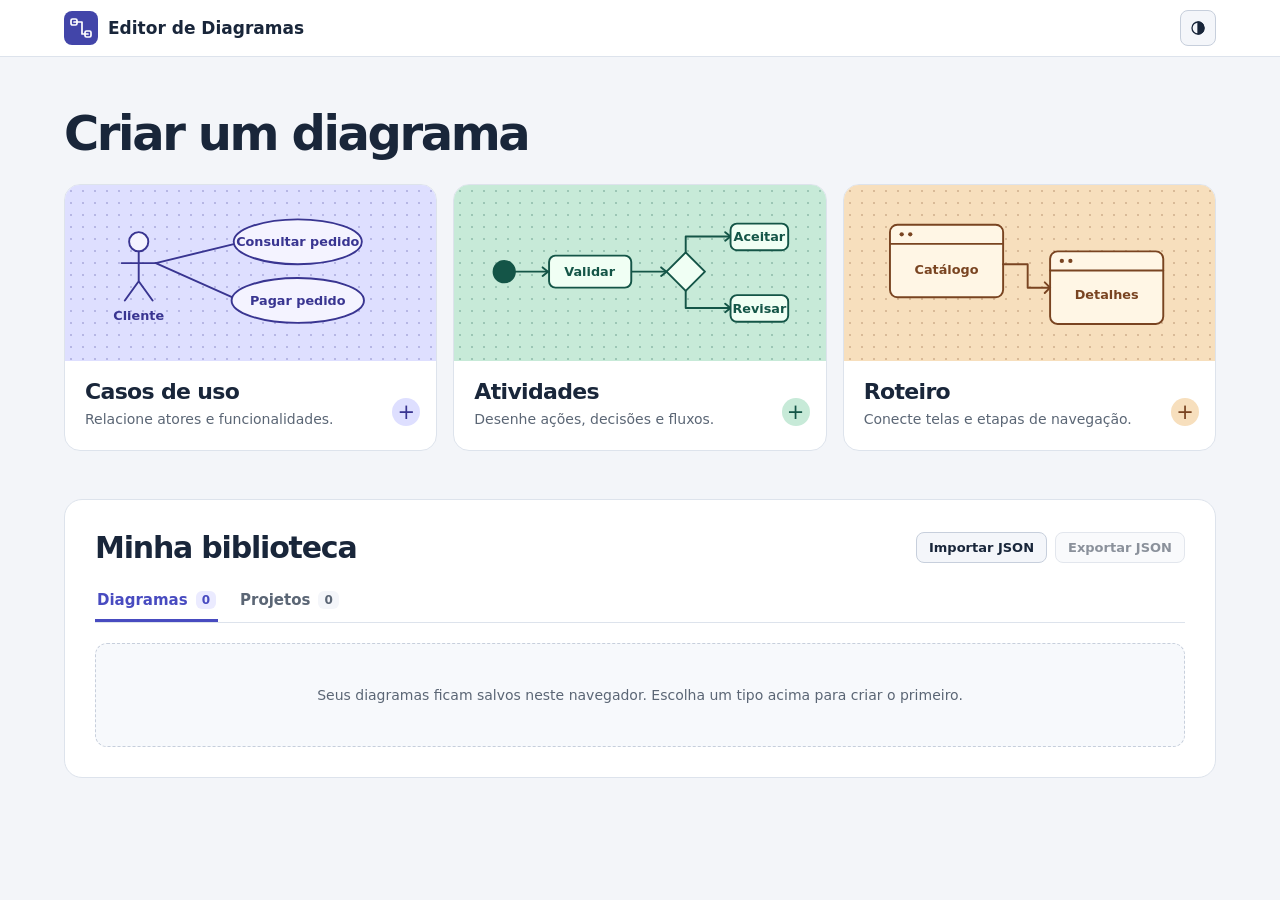
==== commit 28920aee: "Integra o novo formato de PDF à biblioteca de projetos" ====
--- a/index.html
+++ b/index.html
@@ -1,11 +1,11 @@
 <!DOCTYPE html>
-<html lang="pt-BR" data-theme="light" data-version="42">
+<html lang="pt-BR" data-theme="light" data-version="45">
 <head>
 <meta charset="UTF-8">
 <meta name="viewport" content="width=device-width, initial-scale=1.0">
 <title>Editor de Diagramas — Modelagem Visual</title>
 <meta name="description" content="Editor de diagramas: tela inicial com seus diagramas e ferramentas para montar manualmente seus diagramas de casos de uso, atividades e roteiro.">
-<link rel="stylesheet" href="style.css?v=42">
+<link rel="stylesheet" href="style.css?v=44">
 </head>
 <body>
 
@@ -74,7 +74,7 @@
       </div>
       <div class="colecao" id="colecaoProjetos" role="tabpanel" aria-labelledby="abaProjetos" tabindex="0" hidden>
         <div class="colecao-cabeca">
-          <p class="descricao-projetos">Organize os diagramas na ordem do seu PDF.</p>
+          <p class="descricao-projetos">Documente os requisitos e organize os diagramas do seu PDF.</p>
           <button class="btn btn-primario" id="novoProjeto" type="button">Criar projeto</button>
         </div>
         <div class="lista-diagramas" id="listaProjetos"></div>
@@ -197,6 +197,21 @@
     <div class="modal-corpo">
       <label for="nomeProjeto">Nome do projeto</label>
       <input id="nomeProjeto" maxlength="100" required placeholder="Ex.: Sistema de biblioteca">
+      <details class="secao-requisitos" id="secaoRequisitos">
+        <summary>Levantamento de requisitos</summary>
+        <section aria-labelledby="tituloRF">
+          <h4 id="tituloRF">Requisitos funcionais</h4>
+          <p>O que o sistema deve fazer.</p>
+          <ol id="listaRF"></ol>
+          <button type="button" class="fbtn" data-adicionar-requisito="RF">Adicionar RF</button>
+        </section>
+        <section aria-labelledby="tituloRNF">
+          <h4 id="tituloRNF">Requisitos não funcionais</h4>
+          <p>Critérios de qualidade, como desempenho e acessibilidade.</p>
+          <ol id="listaRNF"></ol>
+          <button type="button" class="fbtn" data-adicionar-requisito="RNF">Adicionar RNF</button>
+        </section>
+      </details>
       <label for="adicionarAoProjeto">Adicionar diagrama</label>
       <div class="incluir-diagrama">
         <select id="adicionarAoProjeto"></select>
@@ -212,9 +227,26 @@
     </div>
   </form>
 </dialog>
+<dialog id="dialogoConfirmacao" class="modal-fundo confirmacao" aria-labelledby="tituloConfirmacao" aria-describedby="alvoConfirmacao mensagemConfirmacao">
+  <form method="dialog">
+    <div class="confirmacao-corpo">
+      <span class="confirmacao-icone" aria-hidden="true">
+        <svg viewBox="0 0 24 24" fill="none" stroke="currentColor" stroke-width="1.7" stroke-linecap="round" stroke-linejoin="round"><path d="M3 6h18M9 6V4h6v2M6 6l1 14h10l1-14M10 10v6m4-6v6"/></svg>
+      </span>
+      <h2 id="tituloConfirmacao"></h2>
+      <p id="alvoConfirmacao" class="confirmacao-alvo"></p>
+      <p id="mensagemConfirmacao"></p>
+    </div>
+    <div class="modal-rodape">
+      <button type="submit" class="btn btn-secundario" value="cancelar" autofocus>Cancelar</button>
+      <button type="submit" id="confirmarAcao" class="btn confirmar-acao" value="confirmar">Excluir</button>
+    </div>
+  </form>
+</dialog>
 <div role="status" class="toast" id="toast"></div>
 
-<script src="projetos.js?v=35"></script>
-<script src="script.js?v=42"></script>
+<script src="relatorio-pdf.js?v=45"></script>
+<script src="projetos.js?v=45"></script>
+<script src="script.js?v=43"></script>
 </body>
 </html>
--- a/style.css
+++ b/style.css
@@ -420,3 +420,29 @@
   .historico-acoes,.zoom,.ferr-grupo[aria-label="Modo de edição"]{padding:1px}
   .historico-acoes .fbtn{width:28px}
 }
+
+/* Confirmação de operações que removem conteúdo. */
+.confirmacao{width:min(420px,calc(100% - 32px));max-height:90dvh;border:1px solid var(--borda);border-radius:16px}
+.confirmacao-corpo{padding:24px;display:grid;gap:12px}
+.confirmacao-icone{display:grid;place-items:center;width:42px;height:42px;background:var(--erro-claro);color:var(--erro);border-radius:12px}
+.confirmacao-icone svg{width:23px;height:23px}
+.confirmacao h2{font-size:1.35rem;line-height:1.2;letter-spacing:-.025em}
+.confirmacao p{font-size:.9375rem;line-height:1.5;overflow-wrap:anywhere;color:var(--texto-2)}
+.confirmacao .confirmacao-alvo{color:var(--texto);font-weight:600;background:var(--panel-2);border:1px solid var(--borda);border-radius:8px;padding:8px 12px;white-space:pre-line;max-height:24vh;overflow:auto}
+.confirmacao .modal-rodape{flex-wrap:wrap;padding:14px 24px}
+.confirmacao .btn{justify-content:center;min-height:40px}
+.confirmar-acao{background:#ad293d;color:white}
+.confirmar-acao:hover{background:#8c1e30}
+html[data-theme="dark"] .confirmar-acao{background:#ffa3a9;color:#361319}
+html[data-theme="dark"] .confirmar-acao:hover{background:#ffbdc1}
+
+.secao-requisitos{margin:18px 0;border:1px solid var(--borda);border-radius:10px;background:var(--panel)}
+.secao-requisitos summary{padding:12px 14px;font-weight:650;cursor:pointer;color:var(--texto)}
+.secao-requisitos section{padding:14px;border-top:1px solid var(--borda)}
+#formProjeto .secao-requisitos h4{margin:0}
+.secao-requisitos p{margin:4px 0 12px;color:var(--texto-2);font-size:14px;line-height:1.45}
+.secao-requisitos ol{list-style:none}
+.secao-requisitos li{display:grid;grid-template-columns:minmax(0,1fr) auto;gap:6px;align-items:center;margin:12px 0}
+#formProjeto .secao-requisitos label{margin:0;color:var(--primario);font-weight:700}
+.secao-requisitos textarea{grid-column:1/-1;width:100%;min-height:4.5em;padding:9px 10px;resize:vertical;font:inherit;font-size:14px;color:var(--texto);background:var(--panel-2);border:1px solid var(--borda-2);border-radius:8px}
+.secao-requisitos textarea:focus-visible{outline:2px solid var(--primario);outline-offset:1px}
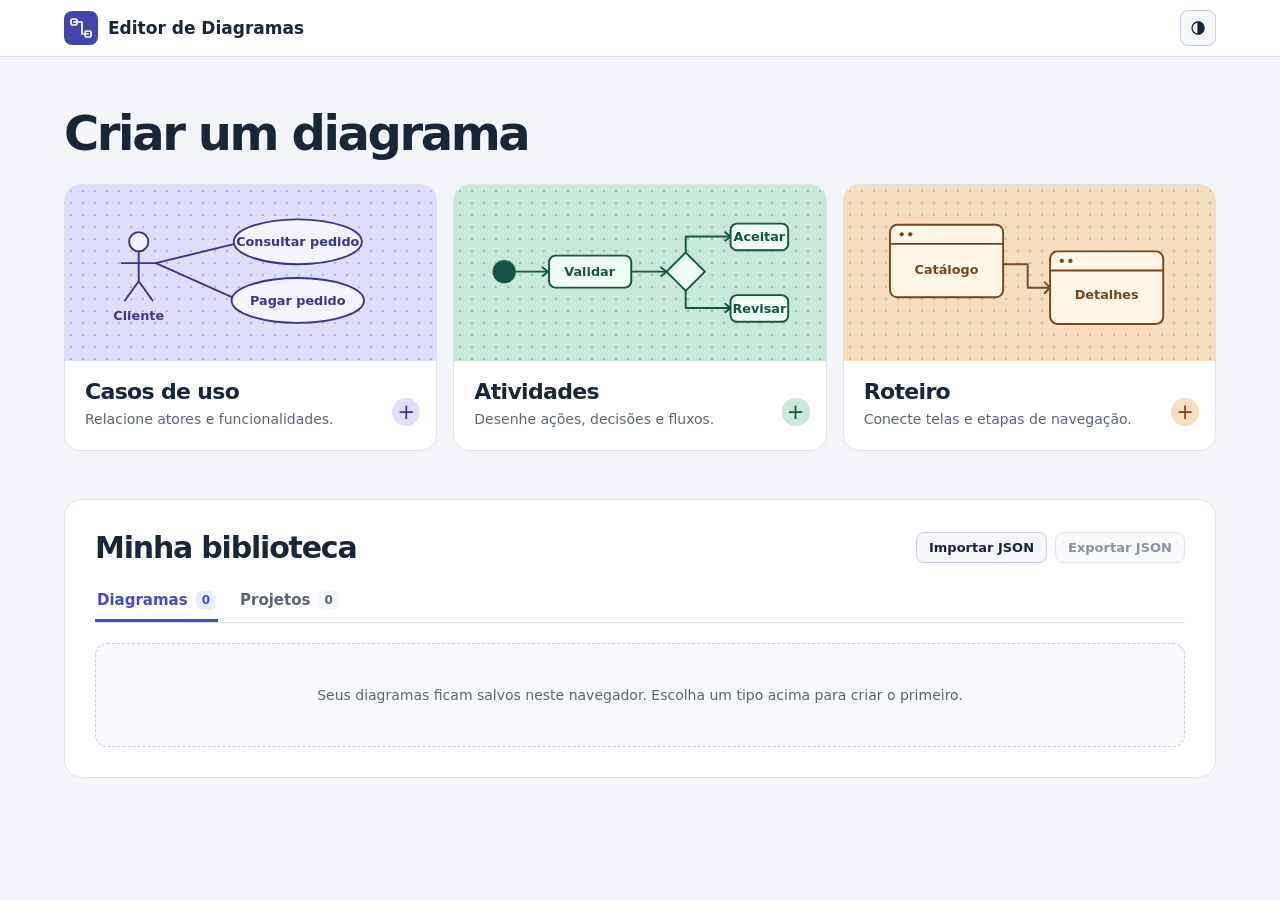
==== commit 7a8fe1e8: "Expõe os comandos de alinhamento na barra de seleção" ====
--- a/index.html
+++ b/index.html
@@ -1,5 +1,5 @@
 <!DOCTYPE html>
-<html lang="pt-BR" data-theme="light" data-version="45">
+<html lang="pt-BR" data-theme="light" data-version="46">
 <head>
 <meta charset="UTF-8">
 <meta name="viewport" content="width=device-width, initial-scale=1.0">
@@ -95,6 +95,7 @@
         <summary>Como usar o editor</summary>
         <p>Clique em um bloco para inseri-lo no centro ou arraste-o até a posição desejada.</p>
         <p>Use <kbd>T</kbd> para selecionar e mover. Segure Shift para selecionar vários blocos. Um duplo clique abre o texto do bloco.</p>
+        <p>Com dois ou mais blocos selecionados, use <strong>Alinhar e distribuir</strong> na barra de seleção. Com três ou mais, você também pode igualar o espaço entre eles na horizontal ou na vertical.</p>
         <p>Arraste o quadrado no canto inferior direito do bloco para mudar seu tamanho. Para os pontos de início e fim, você também pode digitar o diâmetro. Ao editar o texto, Shift+Enter insere uma quebra de linha.</p>
         <p>Selecione uma seta e arraste as pontas para reconectar ou os pontos do meio para curvar.</p>
         <p>Ctrl+C copia a seleção, Ctrl+V cola e Ctrl+D duplica. Ctrl+A seleciona todos os blocos. Uma seta copiada sozinha inclui os dois blocos ligados a ela.</p>
@@ -146,6 +147,21 @@
       </div>
       <div class="selecao" id="acoesSelecao" role="group" aria-label="Seleção" hidden>
         <span id="infoSelecionado"></span>
+        <select class="fbtn" id="organizarBlocos" aria-label="Alinhar e distribuir blocos" hidden>
+          <option value="" selected disabled>Alinhar e distribuir…</option>
+          <optgroup label="Alinhar pela seleção">
+            <option value="x-inicio">Alinhar à esquerda</option>
+            <option value="x-centro">Centralizar na mesma coluna</option>
+            <option value="x-fim">Alinhar à direita</option>
+            <option value="y-inicio">Alinhar pelo topo</option>
+            <option value="y-centro">Centralizar na mesma linha</option>
+            <option value="y-fim">Alinhar pela base</option>
+          </optgroup>
+          <optgroup id="distribuirBlocos" label="Distribuir espaço (3 ou mais blocos)">
+            <option value="x-espaco">Igualar espaço horizontal</option>
+            <option value="y-espaco">Igualar espaço vertical</option>
+          </optgroup>
+        </select>
         <div class="grupo-nome-ator" id="grupoNomeAtor" style="display:none">
           <label for="campoNomeAtor">Nome do ator</label>
           <input id="campoNomeAtor" type="text" maxlength="80" placeholder="Ex.: Cliente">
@@ -247,6 +263,6 @@
 
 <script src="relatorio-pdf.js?v=45"></script>
 <script src="projetos.js?v=45"></script>
-<script src="script.js?v=43"></script>
+<script src="script.js?v=46"></script>
 </body>
 </html>
